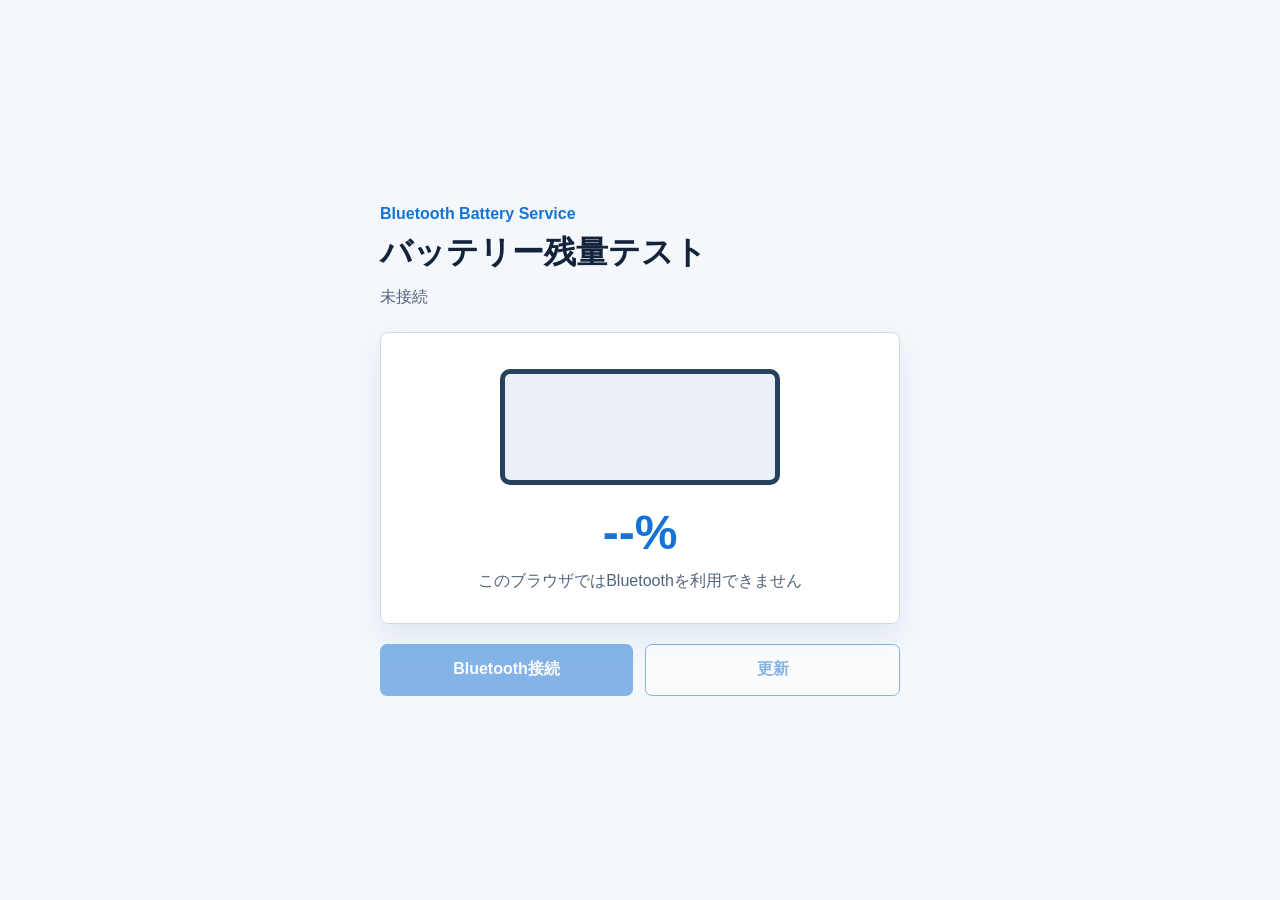
==== battery-test/index.html @ d6405961 "Add Bluetooth battery level test page" ====
<!doctype html>
<html lang="ja">
  <head>
    <meta charset="utf-8" />
    <meta name="viewport" content="width=device-width, initial-scale=1" />
    <meta name="theme-color" content="#1673d3" />
    <title>バッテリー残量テスト</title>
    <link rel="stylesheet" href="./styles.css" />
  </head>
  <body>
    <main class="battery-test">
      <p class="eyebrow">Bluetooth Battery Service</p>
      <h1>バッテリー残量テスト</h1>
      <p id="deviceName" class="device-name">未接続</p>

      <section class="battery-panel" aria-live="polite">
        <div class="battery-icon" aria-hidden="true">
          <span id="batteryFill"></span>
        </div>
        <strong id="batteryPercent">--%</strong>
        <p id="status">Bluetooth機器を接続してください</p>
      </section>

      <div class="actions">
        <button id="connectButton" class="primary-button" type="button">Bluetooth接続</button>
        <button id="refreshButton" class="secondary-button" type="button" disabled>更新</button>
      </div>
    </main>
    <script src="./app.js"></script>
  </body>
</html>
---- battery-test/styles.css ----
:root {
  color: #13233a;
  background: #f4f8fc;
  font-family: -apple-system, BlinkMacSystemFont, "Segoe UI", sans-serif;
}

* {
  box-sizing: border-box;
}

body {
  margin: 0;
  min-height: 100vh;
  display: grid;
  place-items: center;
  padding: 24px;
}

.battery-test {
  width: min(100%, 520px);
}

.eyebrow {
  margin: 0 0 8px;
  color: #1673d3;
  font-weight: 700;
}

h1 {
  margin: 0;
  font-size: 32px;
}

.device-name {
  margin: 12px 0 24px;
  color: #52647a;
}

.battery-panel {
  border: 1px solid #cbd9e8;
  border-radius: 8px;
  background: #ffffff;
  padding: 36px 24px 28px;
  text-align: center;
  box-shadow: 0 12px 30px rgb(32 76 122 / 10%);
}

.battery-icon {
  position: relative;
  width: min(72%, 280px);
  height: 116px;
  margin: 0 auto 24px;
  overflow: hidden;
  border: 5px solid #26415e;
  border-radius: 10px;
  background: #eaf0f6;
}

.battery-icon::after {
  position: absolute;
  top: 32px;
  right: -18px;
  width: 14px;
  height: 42px;
  border-radius: 0 5px 5px 0;
  background: #26415e;
  content: "";
}

#batteryFill {
  position: absolute;
  top: 10px;
  bottom: 10px;
  left: 10px;
  width: 0;
  border-radius: 4px;
  background: #1673d3;
  transition: width 260ms ease, background-color 260ms ease;
}

#batteryPercent {
  display: block;
  color: #1673d3;
  font-size: 48px;
  line-height: 1;
}

#status {
  min-height: 24px;
  margin: 14px 0 0;
  color: #52647a;
}

.actions {
  display: flex;
  gap: 12px;
  margin-top: 20px;
}

button {
  min-height: 52px;
  flex: 1;
  border-radius: 7px;
  font: inherit;
  font-weight: 700;
}

.primary-button {
  border: 0;
  background: #1673d3;
  color: #ffffff;
}

.secondary-button {
  border: 1px solid #1673d3;
  background: #ffffff;
  color: #1673d3;
}

button:disabled {
  cursor: default;
  opacity: 0.5;
}
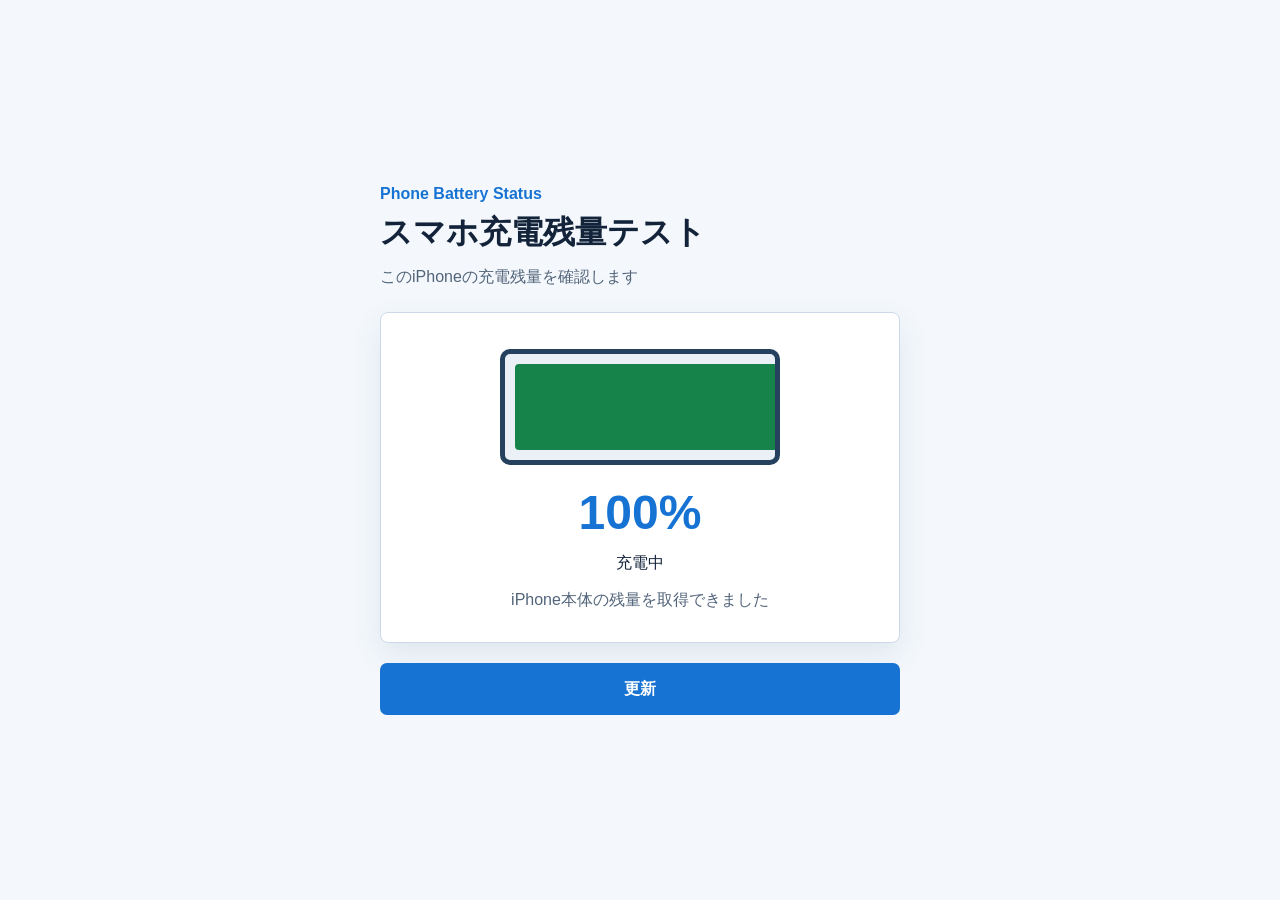
==== commit dbc2b986: "Test phone battery status instead of BLE battery" ====
--- a/battery-test/index.html
+++ b/battery-test/index.html
@@ -4,28 +4,28 @@
     <meta charset="utf-8" />
     <meta name="viewport" content="width=device-width, initial-scale=1" />
     <meta name="theme-color" content="#1673d3" />
-    <title>バッテリー残量テスト</title>
-    <link rel="stylesheet" href="./styles.css" />
+    <title>スマホ充電残量テスト</title>
+    <link rel="stylesheet" href="./styles.css?v=phone-battery-1" />
   </head>
   <body>
     <main class="battery-test">
-      <p class="eyebrow">Bluetooth Battery Service</p>
-      <h1>バッテリー残量テスト</h1>
-      <p id="deviceName" class="device-name">未接続</p>
+      <p class="eyebrow">Phone Battery Status</p>
+      <h1>スマホ充電残量テスト</h1>
+      <p class="device-name">このiPhoneの充電残量を確認します</p>
 
       <section class="battery-panel" aria-live="polite">
         <div class="battery-icon" aria-hidden="true">
           <span id="batteryFill"></span>
         </div>
         <strong id="batteryPercent">--%</strong>
-        <p id="status">Bluetooth機器を接続してください</p>
+        <p id="chargingText">充電状態を確認中です</p>
+        <p id="status">残量を確認しています</p>
       </section>
 
       <div class="actions">
-        <button id="connectButton" class="primary-button" type="button">Bluetooth接続</button>
-        <button id="refreshButton" class="secondary-button" type="button" disabled>更新</button>
+        <button id="refreshButton" class="primary-button" type="button">更新</button>
       </div>
     </main>
-    <script src="./app.js"></script>
+    <script src="./app.js?v=phone-battery-1"></script>
   </body>
 </html>
